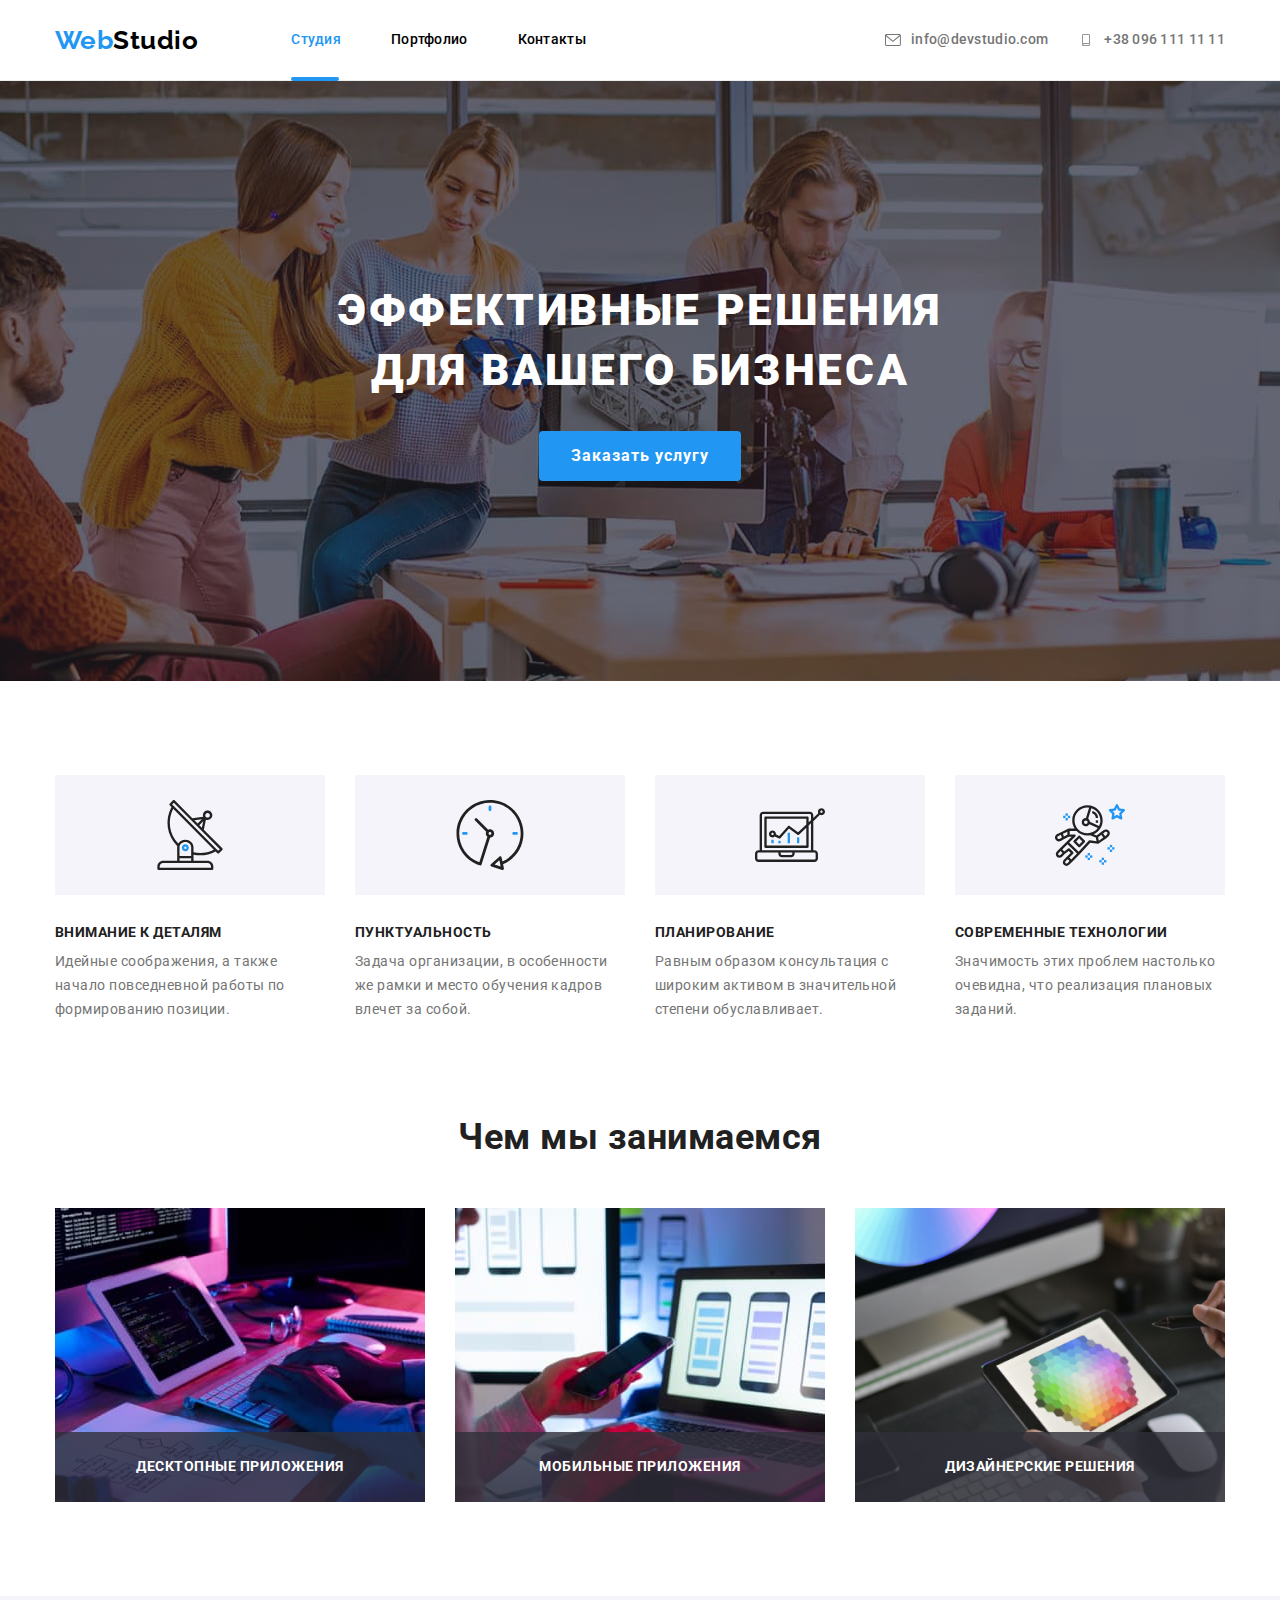
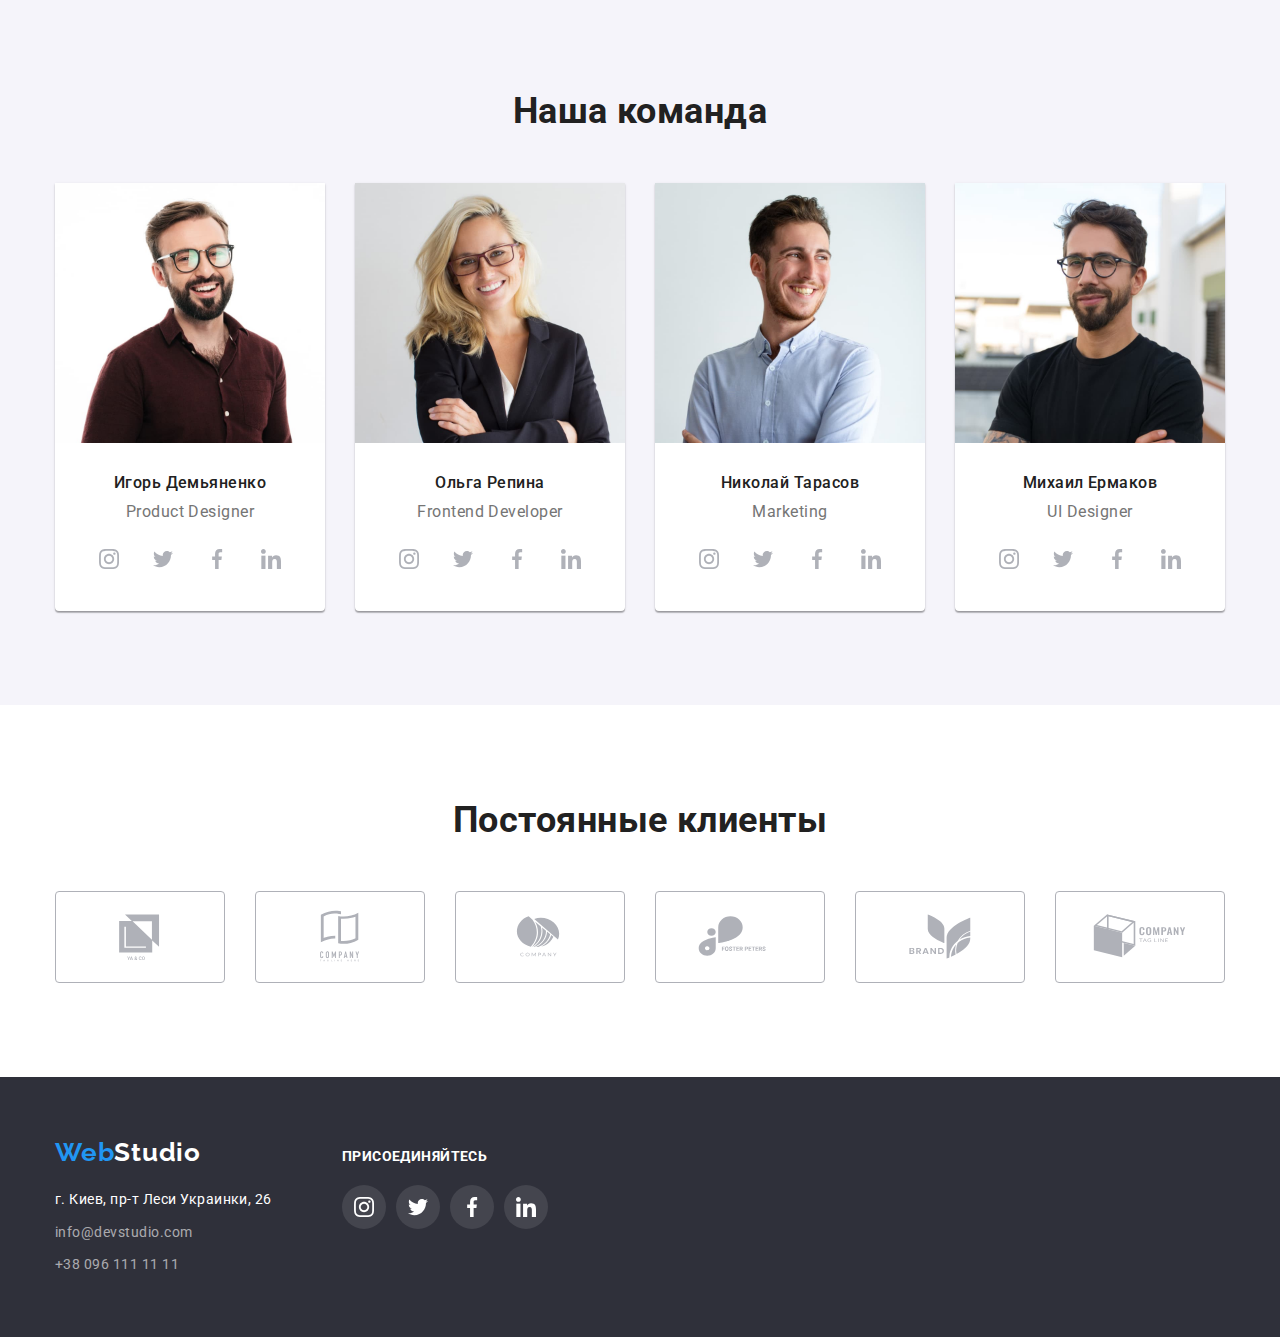
==== index.html @ 011ab172 "5 repositoriy add" ====
<!DOCTYPE html>
<html lang="en">
<head>
    <meta charset="UTF-8">
    <meta http-equiv="X-UA-Compatible" content="IE=edge">
    <meta name="viewport" content="width=device-width, initial-scale=1.0">
    <title>Document</title>
    <link rel="preconnect" href="https://fonts.googleapis.com">
    <link rel="preconnect" href="https://fonts.gstatic.com" crossorigin>
    <link href="https://fonts.googleapis.com/css2?family=Raleway:wght@700&family=Roboto:wght@400;500;700;900&display=swap"
        rel="stylesheet">
   <link rel="stylesheet" href="https://cdnjs.cloudflare.com/ajax/libs/modern-normalize/1.1.0/modern-normalize.min.css"/>
   <link rel="stylesheet" href="./css/styles.css"/>
    <style>
        li {
            list-style-type: none;
        }
    </style></head>
<body>
    <!--Шапка-->
<header class="header">
    <div class="container div-header">
        <a href="./index.html" class="logo"> <span class="Web">Web</span>Studio </a>
    <nav class="header-nav">
    <ul class="list">
        <li class="list-li current"> <a href="./index.html">Студия</a></li>
        <li class="list-li"> <a href="./portfolio.html">Портфолио</a></li>
        <li class="list-li"> <a href="">Контакты</a></li>
    </ul>
    </nav>
        <ul class="contact-list">
        <li><a href="mailto:info@devstudio.com" class="contacts"><svg class="mail-icon" width="16" height="12">
            <use href="./images/icons.svg#icon-envelope"></use>
        </svg> info@devstudio.com </a> </li>
        <li><a href="tel:+380961111111" class="contacts"><svg class="mail-icon" width="16" height="12">
            <use href="./images/icons.svg#icon-smartphone"></use>
        </svg>+38 096 111 11 11</a></li>
        </ul>
        </div>
</header>

<!--КОНТЕНТ-->
<main>
    <!--Кнопка-->
    <section class="first">
        <div class="container">
        <h1 class="h1-first">Эффективные решения для вашего бизнеса</h1>
         <button type="button" class="button-first" data-modal-open>Заказать услугу</button>
        </div>
    </section>
    
<!-- Особенности -->
<section class="section">
    <div class="container">
    <h2 class="h2-hide">Особенности</h2> 
    <ul class="feature-list">
        <li class="list-item icon-antenna">
            <h3 class="title">Внимание к деталям</h3>
            <p class="text">Идейные соображения, а также начало повседневной работы по формированию позиции.</p></li>
        <li class="list-item icon-clock">
            <h3 class="title">Пунктуальность</h3>
            <p class="text">Задача организации, в особенности же рамки и место обучения кадров влечет за собой.</p></li>
        <li class="list-item icon-diagram">
            <h3 class="title">Планирование</h3>
            <p class="text">Равным образом консультация с широким активом в значительной степени обуславливает.</p>
            </li>
        <li class="list-item icon-astronaut">
            <h3 class="title">Современные технологии</h3>
            <p class="text">Значимость этих проблем настолько очевидна, что реализация плановых заданий.</p>
        </li>
    </ul>
    </div>
</section>

<!--Чем занимаемся-->
<section class="section work">
    <div class="container">
    <h2 class="section-title">Чем мы занимаемся</h2>
    <ul class="work-list">
        <li>
            <img src="./images/img1.jpg" alt="планшет_и_клавиатура" width="370" />
            <p class="work-description">Десктопные приложения</p>
        </li>
        <li> <img src="./images/box2.jpg" alt="ноутбук_и_смартфон" width="370">
            <p class="work-description">Мобильные приложения</p>
        </li>
        <li>
            <img src="./images/box3.jpg" alt=" планшет_с_рисунком" width="370">
            <p class="work-description">Дизайнерские решения</p>
        </li>
    </ul>
    </div>
</section>

<!--Команда-->
<section class="our-team section">
<div class="container">
    <h2 class="section-title">Наша команда</h2>
    <ul class="team-list">
        <li class="sect-li">
            <img src="./images/img-3.jpg" alt="Игорь" width="270">
        <div class="pictures">
            <h3 class="name">Игорь Демьяненко</h3>
            <p class="job-title">Product Designer</p>
           <ul class="team-soc-list">
            <li class="team-soc-item"><a href="" class="team-soc-link"> <svg class="team-soc-icon" width="20" height="20">
                <use href="./images/icons.svg#icon-instagram"></use>
            </svg> </a></li>
            <li class="team-soc-item"><a href="" class="team-soc-link"> <svg class="team-soc-icon" width="20" height="20">
                <use href="./images/icons.svg#icon-twitter"></use>
            </svg> </a></li>
            <li class="team-soc-item"><a href="" class="team-soc-link"><svg class="team-soc-icon" width="20" height="20">
                <use href="./images/icons.svg#icon-facebook"></use>
            </svg></a></li>
            <li class="team-soc-item"><a href="" class="team-soc-link"><svg class="team-soc-icon" width="20" height="20">
                <use href="./images/icons.svg#icon-linkedin"></use>
            </svg></a></li>
           </ul>
        </div>
        </li>
        <li class="sect-li"> <img src="./images/img-2.jpg" alt="Ольга" width="270">
            <div class="pictures">
            <h3 class="name">Ольга Репина</h3>
            <p class="job-title">Frontend Developer</p>
            <ul class="team-soc-list">
                <li class="team-soc-item">
                    <a href="" class="team-soc-link">
                        <svg class="team-soc-icon" width="20" height="20"> <use href="./images/icons.svg#icon-instagram"></use></svg>
                    </a>
                </li>
                <li class="team-soc-item">
                    <a href="" class="team-soc-link">
                        <svg class="team-soc-icon" width="20" height="20"> <use href="./images/icons.svg#icon-twitter"></use>
                        </svg>
                    </a>
                </li>
                <li class="team-soc-item">
                    <a href="" class="team-soc-link">
                        <svg class="team-soc-icon" width="20" height="20"> <use href="./images/icons.svg#icon-facebook"></use> </svg>
                    </a>
                </li>
                <li class="team-soc-item">
                    <a href="" class="team-soc-link">
                        <svg class="team-soc-icon" width="20" height="20"> <use href="./images/icons.svg#icon-linkedin"></use> </svg>
                    </a>
                </li>
            </ul>
            </div>
        </li>
        <li class="sect-li">
            <img src="./images/img-1.jpg" alt="Николай" width="270">
            <div class="pictures">
            <h3 class="name">Николай Тарасов</h3>
            <p class="job-title">Marketing</p>
            <ul class="team-soc-list">
                <li class="team-soc-item">
                    <a href="" class="team-soc-link">
                        <svg class="team-soc-icon" width="20" height="20">
                            <use href="./images/icons.svg#icon-instagram"></use>
                        </svg>
                    </a>
                </li>
                <li class="team-soc-item">
                    <a href="" class="team-soc-link">
                        <svg class="team-soc-icon" width="20" height="20">
                            <use href="./images/icons.svg#icon-twitter"></use>
                        </svg>
                    </a>
                </li>
                <li class="team-soc-item">
                    <a href="" class="team-soc-link">
                        <svg class="team-soc-icon" width="20" height="20">
                            <use href="./images/icons.svg#icon-facebook"></use>
                        </svg>
                    </a>
                </li>
                <li class="team-soc-item">
                    <a href="" class="team-soc-link">
                        <svg class="team-soc-icon" width="20" height="20">
                            <use href="./images/icons.svg#icon-linkedin"></use>
                        </svg>
                    </a>
                </li>
            </ul>
            </div>
        </li>
        <li class="sect-li"> 
            <img src="./images/img.jpg" alt="Михаил" width="270">
        <div class="pictures">
        <h3 class="name">Михаил Ермаков</h3>
        <p class="job-title">UI Designer</p>
        <ul class="team-soc-list">
            <li class="team-soc-item">
                <a href="" class="team-soc-link">
                    <svg class="team-soc-icon" width="20" height="20">
                        <use href="./images/icons.svg#icon-instagram"></use>
                    </svg>
                </a>
            </li>
            <li class="team-soc-item">
                <a href="" class="team-soc-link">
                    <svg class="team-soc-icon" width="20" height="20">
                        <use href="./images/icons.svg#icon-twitter"></use>
                    </svg>
                </a>
            </li>
            <li class="team-soc-item">
                <a href="" class="team-soc-link">
                    <svg class="team-soc-icon" width="20" height="20">
                        <use href="./images/icons.svg#icon-facebook"></use>
                    </svg>
                </a>
            </li>
            <li class="team-soc-item">
                <a href="" class="team-soc-link">
                    <svg class="team-soc-icon" width="20" height="20">
                        <use href="./images/icons.svg#icon-linkedin"></use>
                    </svg>
                </a>
            </li>
        </ul>
        </div>
    </li>
    </ul>
    </div>
</section>
<!-- Section customers -->
<section class="section">
    <div class="container">
        <h2 class="section-title">Постоянные клиенты</h2>
        <ul class="regular-customers">
            <li class="customers-li"> <a href="" class="customers-link"> <svg class="customers-icon" width="106" height=60>
                <use href="./images/icons.svg#ya-and-co"></use>
            </svg> </a></li>
            <li class="customers-li"> <a href="" class="customers-link"> <svg class="customers-icon" width="106" height=60>
                <use href="./images/icons.svg#company"></use>
            </svg></a></li>
            <li class="customers-li"> <a href="" class="customers-link"> <svg class="customers-icon" width="106" height=60>
                <use href="./images/icons.svg#fosters-peters"></use>
            </svg></a></li>
            <li class="customers-li"> <a href="" class="customers-link"> <svg class="customers-icon" width="106" height=60>
                <use href="./images/icons.svg#brand"></use>
            </svg></a></li>
            <li class="customers-li"> <a href="" class="customers-link"> <svg class="customers-icon" width="106" height=60>
                <use href="./images/icons.svg#tag-line"></use>
            </svg></a></li>
            <li class="customers-li"> <a href="" class="customers-link"> <svg class="customers-icon" width="106" height=60>
                <use href="./images/icons.svg#icon-logo-5"></use>
            </svg></a></li>
        </ul>
    </div>


</section>
</main>

<footer class="footer">
    <div class="container flex-footer">
        <div>
    <a href="./index.html" class="logo-footer"> <span class="Web">Web</span>Studio </a>
    <address class="address"><p>г. Киев, пр-т Леси Украинки, 26</p>
       
    <ul class="ul-list">
        <li> <a href="mailto:info@devstudio.com" class="link">info@devstudio.com</a></li>
        <li> <a href="tel:+380961111111" class="link">+38 096 111 11 11</a></li>
      </ul>
    </address>
    </div>
    <div class="join">
     <p>присоединяйтесь</p>
     <ul class="join-ul">
        <li class="join-li">
            <a href="" class="join-link">
                <svg class="join-icon" width="20" height="20">
                    <use href="./images/icons.svg#icon-instagram"></use>
                </svg>
            </a>
        </li>
        <li class="join-li">
            <a href="" class="join-link">
                <svg class="join-icon" width="20" height="20">
                    <use href="./images/icons.svg#icon-twitter"></use>
                </svg>
            </a>
        </li>
        <li class="join-li">
            <a href="" class="join-link">
                <svg class="join-icon" width="20" height="20">
                    <use href="./images/icons.svg#icon-facebook"></use>
                </svg>
            </a>
        </li>
        <li class="join-li">
            <a href="" class="join-link">
                <svg class="join-icon" width="20" height="20">
                    <use href="./images/icons.svg#icon-linkedin"></use>
                </svg>
            </a>
        </li>
     </ul>

    </div>
</div>
    </footer>
    <div class="backdrop is-hidden" data-modal>
        <div class="modal">
            <button class="button-close" data-modal-close> <svg width="18" height="18"> 
                <use href="./images/icons.svg#icon-close"></use>
            </svg>
        </button>
        </div>
    </div>
    <script src="./js/modal.js"></script>
</body>

</html>
---- css/styles.css ----
:root { 
    --colorPrimary: #212121;
    --colorSecondary: #2196F3;
    --colorTertiary: #757575;
    --colorLogoPrimary: #000000;
    --colorHero: #ffffff;
    --ColorFooterLink: rgba(255, 255, 255, 0.6);

    --bgColorPrimary: #FFFFFF;
    --bgColorSecondary:#2F303A;
    --bgcolorTertiary: #E5E5E5;
    --bgcolorquaternary: #F5F4FA;

    --btncolorPrimary:#FFFFFF;
    --btnbgColor:#2196F3;
    --btnbgColorHov: #188CE8;

    --transition: color 250ms cubic-bezier(0.4, 0, 0.2, 1);
}

body {
    font-family:'Roboto', sans-serif;
    color:var(--colorPrimary);
    background-color:var(--bgColorPrimary);
    letter-spacing: 0.03em;
}

h1,
h2,
h3,
p,
ul {
    margin: 0;
    padding: 0;
}

.container{ width: 1200px;
    margin-left: auto;
    margin-right: auto;
    padding-left: 15px;
    padding-right: 15px;}

.section {
    padding-top: 94px;
    padding-bottom: 94px;}

.logo {
    color:var(--colorLogoPrimary);
    text-decoration: none;
    font-family: 'Raleway';
    font-style: normal;
    font-weight: 700;
    font-size: 26px;
    line-height: 1.19;
}
.Web { color: var(--colorSecondary);
}
 /* Шапка */
.header-nav {
    margin-left: 93px;}

.div-header {
    display: flex;
    align-items: center;}

 .header {
     border-bottom: 1px solid #ececec;}

 .list, 
 .contact-list {font-weight: 500;
    font-size: 14px;
    line-height: 1.14;
    letter-spacing: 0.02em;
 }

.list {
    display: flex;}

.list-li:not(:last-child) {margin-right: 50px;}

.list a {
    color: var(--colorLogoPrimary);
    text-decoration: none;
    display: block;
    padding: 32px 0;
    transition: var(--transition);
    }
        
.list a:hover,
.list a:focus {
            color: var(--colorSecondary);
        }
    
.current> a{
            color: var(--colorSecondary);
        }

.current-portfolio> a{color: var(--colorSecondary);}

.list-li {
    position: relative;}

.current::after{
    content: '';
    display: inline-block;
    background: #2196F3;
    border-radius: 2px;
    opacity: 1;
    width: 48px;
    height: 4px;
    position: absolute;
    bottom: -1px;
}

.current-portfolio::after {
    content: '';
    display: inline-block;
    background: #2196F3;
    border-radius: 2px;
    opacity: 1;
    width: 78px;
    height: 4px;
    position: absolute;
    bottom: -1px;
    }



        /* Контактные адреса */

.contact-list{
     display: flex;
     margin-left: auto;
}


.contacts {color: var(--colorTertiary);
    text-decoration: none;
    transition: var(--transition);
    
}

.contact-list>li:not(:first-child) {margin-left: 30px;}

.contacts:hover,
.contacts:focus {color:var(--colorSecondary) 
} 

.mail-icon{margin-right: 10px;
    fill: currentColor;
    }

.contact-list a {
    display: flex;
    align-items: center;

}


/* Контент */

.first {background-color: var(--bgColorSecondary);
    padding: 200px 0px;
    text-align: center;
    margin: auto auto;
    background-image:linear-gradient(rgba(47, 48, 58, 0.4), 
    rgba(47, 48, 58, 0.4)), url(../images/hero.jpg);
    background-size:cover;
    background-repeat: no-repeat;
    background-position: center;
    max-width: 1600px;
    
}
.h1-first {color: var(--colorHero);
        font-weight: 900;
        font-size: 44px;
        line-height: 1.36;
        text-align: center;
        letter-spacing: 0.06em;
        text-transform: uppercase;
        max-width: 696px;
        margin: auto;
        margin-bottom: 30px;
}

.backdrop .is-hidden {
    opacity: 0;
    visibility: hidden;
    pointer-events: none;
}

.button-first  {color: var(--btncolorPrimary);
    background-color: var(--btnbgColor);
    border: none;
    font-weight: 700;
    font-size: 16px;
    line-height: 1.87;
    text-align: center;
    letter-spacing: 0.06em;
    cursor: pointer;

    /* transition: var(--colorTertiary); */

    transition-property: background-color;
    transition-duration: 250ms;
    transition-timing-function: cubic-bezier(0.4, 0, 0.2, 1);

    min-width: 200px;
    padding: 10px 32px;
    border-radius: 4px;
}
        

.button-first:hover,
.button-first:focus {background-color:var(--btnbgColorHov)}


/* < !-- Особенности --> */
.h2-hide {
    position: absolute;
    width: 1px;
    height: 1px;
    margin: -1px;
    border: 0;
    padding: 0;

    white-space: nowrap;
    clip-path: inset(100%);
    clip: rect(0 0 0 0);
    overflow: hidden;
}

.feature-list .text {
    color: var(--colorTertiary);
    font-size: 14px;
    line-height: 1.71;
    text-align: left;
}

.feature-list {
    display: flex;
    justify-content: space-evenly;
}

.feature-list li {
    width: 270px
}


.feature-list>li:not(:first-child) {
    margin-left: 30px;
}

.title {
    font-weight: 700;
    font-size: 14px;
    line-height: 1.14;
    text-transform: uppercase;
    margin-bottom: 10px;
}

.list-item::before {
    content: "";
    /* outline: 1px solid red; */
    background-color: var(--bgcolorquaternary);
    display: block;
    height: 120px;
    background-image: url(../images/antenna.svg);
    background-repeat: no-repeat;
    background-position: center;
    margin-bottom: 30px;
}

.icon-antenna::before {
    background-image: url(../images/antenna.svg);
}

.icon-clock::before {
    background-image: url(../images/clock.svg);
}

.icon-diagram::before {
    background-image: url(../images/diagram.svg);
}

.icon-astronaut::before {
    background-image: url(../images/astronaut.svg);
}

/* < !--Чем занимаемся--> */

.work {
    padding-top: 0px;
}

.section-title {font-weight: 700;
    font-size: 36px;
    line-height: 1.17;
    text-align: center;
    
    margin-bottom: 50px;
}

.work-list{
    display: flex;
    justify-content: space-between;
    
}


.work-list img{display: block;}

.work-list>li{
    list-style: none;
    display: inline-block;
    position: relative;
}

.work-description{
    position: absolute;
    bottom: 0;
    padding: 27px 0px;
    width: 100%;
    background-color: rgba(47, 48, 58, 0.8);
    font-weight: 700;
    font-size: 14px;
    line-height: 1.14;
    text-align: center;
    text-transform: uppercase;
    color: #ffffff;
}


                 /* < !--Команда--> */

 .our-team{
     background-color: var(--bgcolorquaternary);
    }


 .team-list .job-title{color: var(--colorTertiary);
        font-size: 16px;
        line-height: 1.19;
        text-align: center;
 }
 .team-list li {
     background-color: var(--bgColorPrimary);
 }

 .team-list{display: flex;
 /* justify-content: space-between; */
 }
 .team-list>li:not(:first-child) {
     margin-left: 30px;
 }
 

 .name{ 
     font-weight: 500;
    font-size: 16px;
    line-height: 1.19;
    text-align: center;
    margin-bottom: 10px;
}

.pictures{
    padding-top: 30px;
    padding-bottom: 30px;
}

.sect-li img {display: block ;}
.sect-li {background: var(--bgColorPrimary);
    box-shadow: 0px 1px 3px rgba(0, 0, 0, 0.12), 0px 1px 1px rgba(0, 0, 0, 0.14), 0px 2px 1px rgba(0, 0, 0, 0.2);
    border-radius: 0px 0px 4px 4px;
} 

.team-soc-list {
    display: flex;
    justify-content: center;
    }

.job-title{margin-bottom: 16px;}

.team-soc-item:not(:first-child){margin-left: 10px;}

.team-soc-link {
    width: 44px;
    height: 44px;
    border-radius: 50%;
    display: flex;
    align-items: center;
    justify-content: center;
    transition-property: background-color;
    transition-duration: 250ms;
    transition-timing-function:cubic-bezier(0.4, 0, 0.2, 1);
    }

.team-soc-icon{fill:#AFB1B8;
    transition-property: fill;
    transition-duration: 250ms;
    transition-timing-function: cubic-bezier(0.4, 0, 0.2, 1);

}

.team-soc-link:hover,
.team-soc-link:focus{background-color: var(--colorSecondary);
border-color:var(--colorSecondary);
}

.team-soc-link:hover .team-soc-icon,
.team-soc-link:focus .team-soc-icon {
    fill: var(--bgcolorquaternary);
}
/* < !-- Section customers --> */


.regular-customers{
display: flex;
align-items: center;
justify-content: center;
}

.customers-link{
    width: 170px;
    height: 92px;
    display: flex;
    align-items: center;
    justify-content: center;
    border: 1px solid #AFB1B8;
    border-radius: 4px;
    padding: 16px 32px;
    transition-property:border-color;
    transition-duration: 250ms;
    transition-timing-function: cubic-bezier(0.4, 0, 0.2, 1);
    outline: none;
}


.customers-li:not(:first-child) {margin-left: 30px;}

.customers-icon{fill:#AFB1B8;
transition-property: fill;
transition-duration: 250ms;
transition-timing-function: cubic-bezier(0.4, 0, 0.2, 1);}

.customers-link:hover,
.customers-link:focus{
    border-color: var(--btnbgColor);
}
/* background-color: var(--bgColorPrimary); */

.customers-link:hover .customers-icon,
.customers-link:focus .customers-icon {
    fill: var(--colorSecondary);
}



/* Footer */

.footer{color: var(--colorHero);
    background-color: var(--bgColorSecondary);
    padding: 60px 0px;
   }
   .logo-footer{
    color: var(--colorHero);
    text-decoration: none;
    font-family: 'Raleway';
    font-weight: 700;
    font-size: 26px;
    line-height: 1.19;
    letter-spacing: 0.03em;
    margin-bottom: 20px;
    display: block;
   }

   .footer .link{ color: var(--ColorFooterLink);
   text-decoration: none;

    transition-property: color;
    transition-duration: 250ms;
    transition-timing-function: cubic-bezier(0.4, 0, 0.2, 1);
}

.footer .link:hover,
.footer .link:focus {
    color: var(--colorSecondary);
    text-decoration: none;}

.address {
    font-style: normal;
    font-size: 14px;
    line-height: 1.71;
}

.address >p {margin-bottom:9px;
 }

.ul-list>li:not(:last-child) {
    margin-bottom: 9px;}

.flex-footer{display: flex;
align-items: baseline;}

/* .flex-footer div {
    width: 231px;} */

.join{margin-left: 70px;
    }


.join>p{font-family: 'Roboto';
    font-style: normal;
    font-weight: 700;
    font-size: 14px;
    line-height: 1.14;
    letter-spacing: 0.03em;
    text-transform: uppercase;
    margin-bottom: 20px;
}

.join-link{
    width: 44px;
    height: 44px;
    border-radius: 50%;
    background-color: rgba(255, 255, 255, 0.1);
    display: flex;
    align-items: center;
    justify-content: center;
    padding: 12px;
    transition-property: background-color;
    transition-duration: 250ms;
    transition-timing-function: cubic-bezier(0.4, 0, 0.2, 1);
}

        
.join-ul{
    display: flex;
    align-items: center;
    justify-content: center;
    }

.join-li:not(:first-child) {
    margin-left: 10px;
}


.join-icon{
    display: flex;
    align-items: center;
    justify-content: center;
     }

.join-icon{fill:var(--bgColorPrimary);
}

.join-link:hover,
.join-link:focus{background-color: var(--colorSecondary);
border-color:var(--colorSecondary);}

/* .join-li:hover .join-icon{background-color: #2196F3;} */


/* M O D A L */
.backdrop{
    position: fixed;
    top: 0;
    left:0;
    width: 100%;
    height: 100%;
    background-color: rgba(0, 0, 0, 0.2);
    transition-property: opacity, visibility;
    transition-duration: 250ms;
    transition-timing-function: cubic-bezier(0.4, 0, 0.2, 1);
}

.modal{
    position: absolute;
    top:50%;
    left: 50%;
    transform: translate(-50%,-50%) scale(1);
    min-height: 581px;
    min-width: 528px;
    border-radius: 4px;
    background-color: var(--bgColorPrimary);
    box-shadow: 0px 1px 3px rgba(0, 0, 0, 0.12), 0px 1px 1px rgba(0, 0, 0, 0.14), 0px 2px 1px rgba(0, 0, 0, 0.2);
    transition-property: opacity, visibility, transform;
    transition-duration: 250ms;
    transition-timing-function: cubic-bezier(0.4, 0, 0.2, 1);
    padding: 8px;
}

 .button-close{
    position: absolute;
    display: flex;
    justify-content: center;
    align-items: center;
    top: 8px;
    right: 8px;
    width: 30px;
    height: 30px;
    border-radius: 50%;
    border: 1px solid rgba(0, 0, 0, 0.1);
    background-color: transparent;
}

 .is-hidden{
    opacity: 0;
    visibility: hidden;
    pointer-events: none;
}

.backdrop .is-hidden .modal {
    visibility: hidden;
    opacity: 0;
    transform: translate(-50%, -50%) scale(0.9);
}






/* Портфолио */

.h1-hide {display: none;}

.button-categories{background-color: var(--bgcolorquaternary);
    display: block;
    border: none;
    font-weight: 500;
    font-size: 16px;
    line-height: 1.62;
    text-align: center;
    letter-spacing: 0.03em;
    cursor: pointer;

    padding: 6px 22px;
    border-radius: 4px;

    transition-property: color, background-color, box-shadow;
    transition-duration: 250ms;
    transition-timing-function: cubic-bezier(0.4, 0, 0.2, 1);
    }

.button-list {
    display: flex;
    justify-content: center;
    margin-bottom: 50px;
}


.button-categories:hover,
.button-categories:focus {
    color:var(--colorHero);
    background-color: var(--btnbgColor);
    box-shadow: 0px 3px 1px rgba(0, 0, 0, 0.1), 0px 1px 2px rgba(0, 0, 0, 0.08), 0px 2px 2px rgba(0, 0, 0, 0.12);
    }

.lists-li:not(:first-child) {
    margin-left: 8px;
}

    /* < !-- Портфолио Проэктов --> */


.button-categories{font-family: inherit;
color:var(--colorPrimary)
}

.list-projects{display: flex;
flex-wrap: wrap;
}

.project-li {
    position: relative;
}


.project-li>a:hover .card-text,
.project-li>a:focus .card-text{ transform: translateY(0);}


.projects-li>a:visited {
    color: inherit;}


.project-wrapper {
    position: relative;
    overflow: hidden;
}

/* .project-li>a {
    display: block;
    width: 100%;
height: 100%;} */

.card-text{
    position: absolute;
    top: 0;
    left: 0;
    font-family: 'Roboto';
    font-style: normal;
    font-weight: 400;
    font-size: 18px;
    line-height: 1.55;
    color: var(--bgColorPrimary);
    background-color: rgba(33, 150, 243, 0.9);
    padding: 63px 24px;
    height: 100%;
    transform: translateY(100%);
    
    transition-property: transform;
    transition-duration: 250ms;
    transition-timing-function: cubic-bezier(0.4, 0, 0.2, 1);

}

/* .text-picture{padding-top: 20px; */
.text-picture {padding: 20px 24px;
    padding-inline: 24px;
    border: 1px solid #eeeeee;
    border-bottom: 1px solid #eeeeee;
    
}


.list-projects>li:nth-last-child(-n + 3) {
    margin-bottom: 0px;
}

 .list-projects>li:nth-child(3n + 1) {
     margin-left: 0px;}


.list-projects>li>a {
    display: block;
    width: 100%;
    height: 100%;
}

.list-projects>li>a:hover,
.list-projects>li>a:focus {
    box-shadow: 0px 1px 1px rgba(0, 0, 0, 0.12), 0px 4px 4px rgba(0, 0, 0, 0.06),
        1px 4px 6px rgba(0, 0, 0, 0.16);
}

.list-projects img {display: block;
 }


    
.projects-title{color: var(--colorPrimary);
    font-weight: 700;
    font-size: 18px;
    line-height: 2;
    letter-spacing: 0.06em;
    margin-bottom: 4px; 
}

.projects-info{ color: var(--colorTertiary);
    font-weight: 400;
    font-size: 16px;
    line-height: 1.88;
    letter-spacing: 0.03em;
    }

 .list-projects a {
    text-decoration: none;
    transition-property: box-shadow;
    transition-duration: 250ms;
    transition-timing-function: cubic-bezier(0.4, 0, 0.2, 1);}


.list-projects>li {
    margin-bottom: 30px;
    margin-left: 30px;}


.list-projects>li>a:hover .list-projects>li>a:focus {
    border: 1px solid #EEEEEE;
    box-shadow: 0px 1px 1px rgba(0, 0, 0, 0.12), 0px 4px 4px rgba(0, 0, 0, 0.06), 1px 4px 6px rgba(0, 0, 0, 0.16);
}
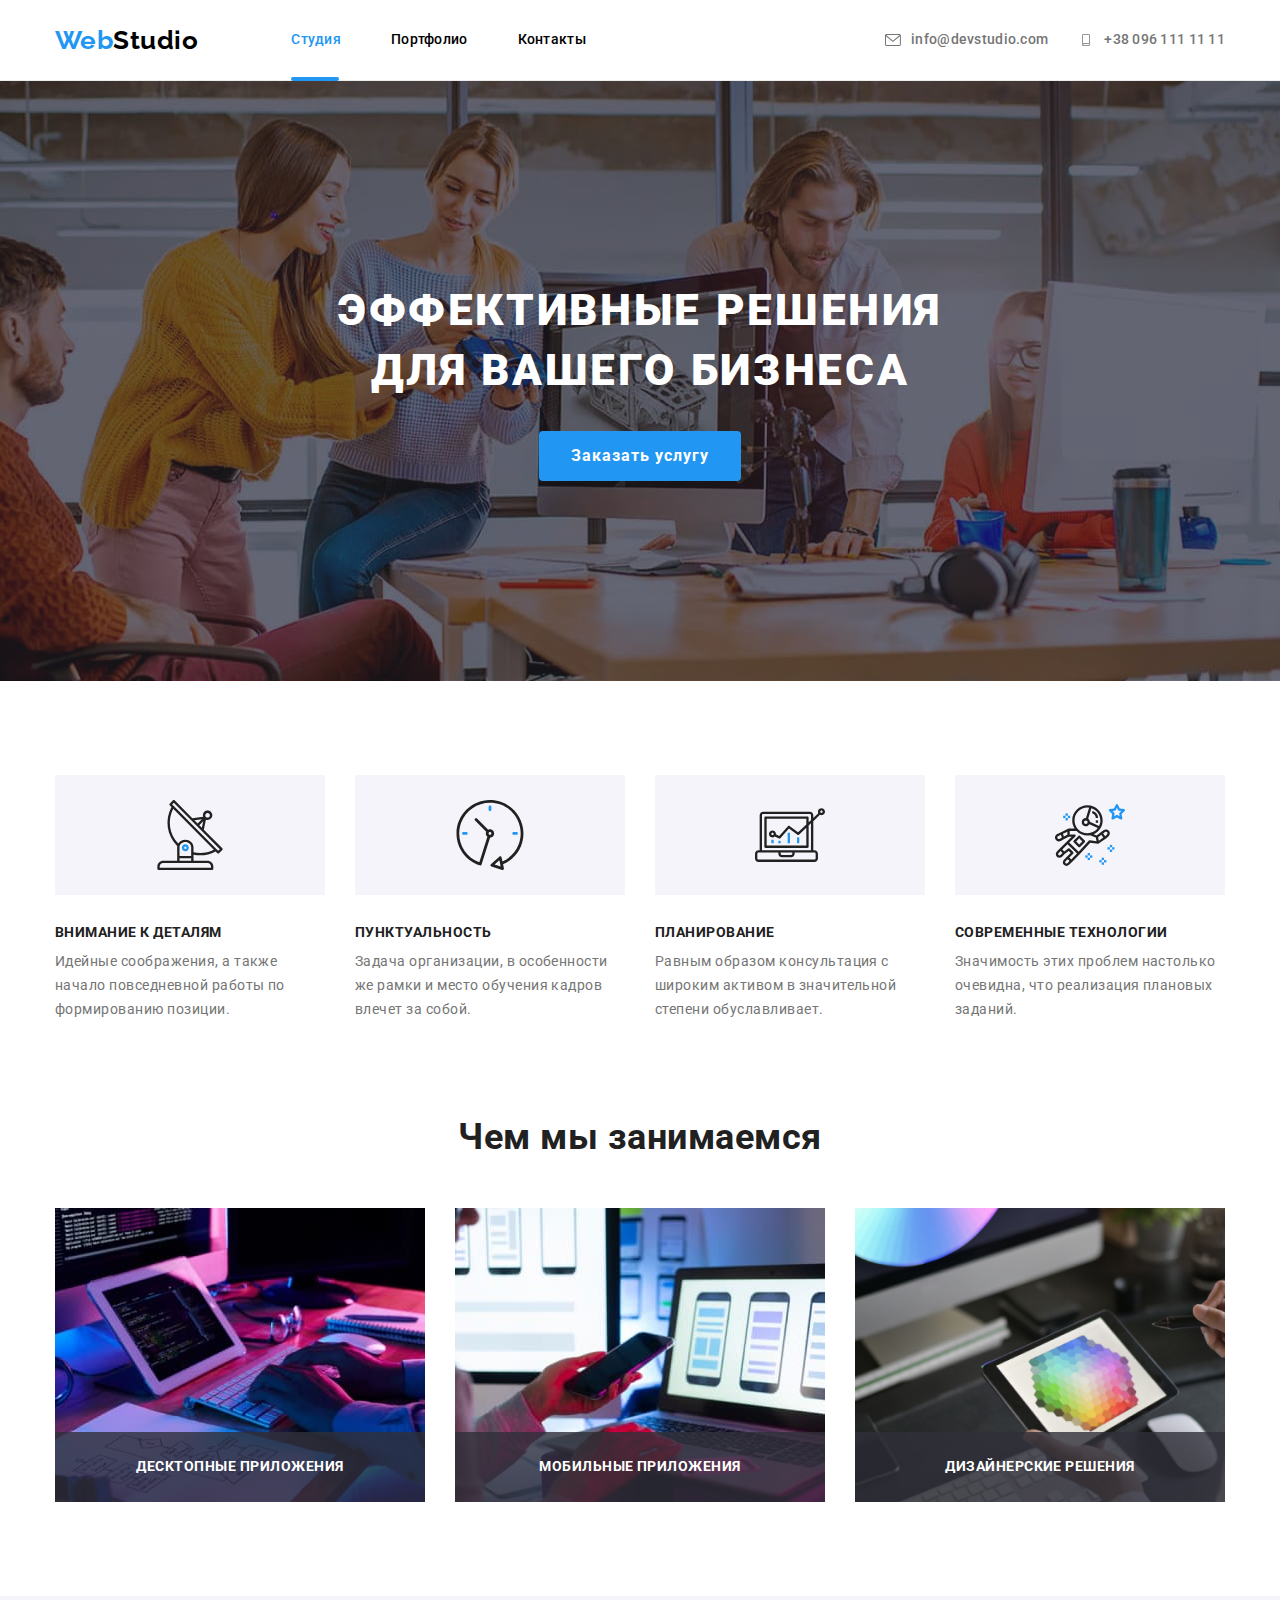
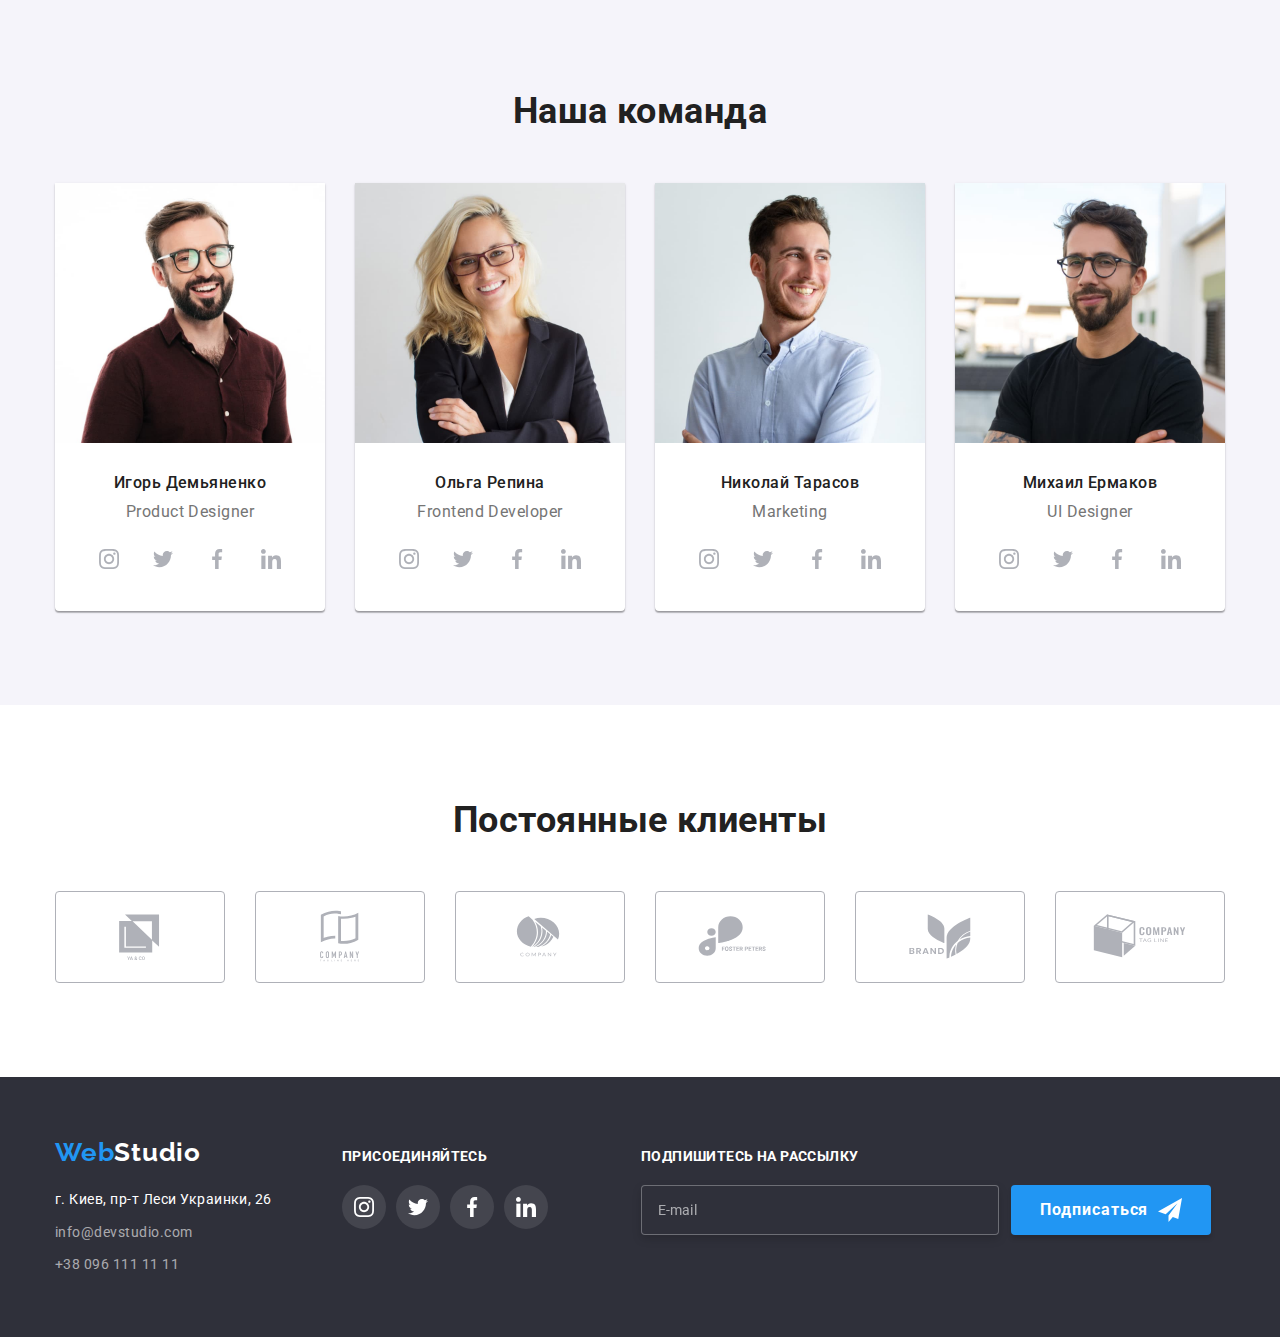
==== commit 6bfaded5: "dz6" ====
--- a/index.html
+++ b/index.html
@@ -1,316 +1,446 @@
 <!DOCTYPE html>
 <html lang="en">
-<head>
-    <meta charset="UTF-8">
-    <meta http-equiv="X-UA-Compatible" content="IE=edge">
-    <meta name="viewport" content="width=device-width, initial-scale=1.0">
+  <head>
+    <meta charset="UTF-8" />
+    <meta http-equiv="X-UA-Compatible" content="IE=edge" />
+    <meta name="viewport" content="width=device-width, initial-scale=1.0" />
     <title>Document</title>
-    <link rel="preconnect" href="https://fonts.googleapis.com">
-    <link rel="preconnect" href="https://fonts.gstatic.com" crossorigin>
-    <link href="https://fonts.googleapis.com/css2?family=Raleway:wght@700&family=Roboto:wght@400;500;700;900&display=swap"
-        rel="stylesheet">
-   <link rel="stylesheet" href="https://cdnjs.cloudflare.com/ajax/libs/modern-normalize/1.1.0/modern-normalize.min.css"/>
-   <link rel="stylesheet" href="./css/styles.css"/>
+    <link rel="preconnect" href="https://fonts.googleapis.com" />
+    <link rel="preconnect" href="https://fonts.gstatic.com" crossorigin />
+    <link
+      href="https://fonts.googleapis.com/css2?family=Raleway:wght@700&family=Roboto:wght@400;500;700;900&display=swap"
+      rel="stylesheet"
+    />
+    <link
+      rel="stylesheet"
+      href="https://cdnjs.cloudflare.com/ajax/libs/modern-normalize/1.1.0/modern-normalize.min.css"
+    />
+    <link rel="stylesheet" href="./css/styles.css" />
     <style>
-        li {
-            list-style-type: none;
-        }
-    </style></head>
-<body>
+      li {
+        list-style-type: none;
+      }
+    </style>
+  </head>
+  <body>
     <!--Шапка-->
-<header class="header">
-    <div class="container div-header">
+    <header class="header">
+      <div class="container div-header">
         <a href="./index.html" class="logo"> <span class="Web">Web</span>Studio </a>
-    <nav class="header-nav">
-    <ul class="list">
-        <li class="list-li current"> <a href="./index.html">Студия</a></li>
-        <li class="list-li"> <a href="./portfolio.html">Портфолио</a></li>
-        <li class="list-li"> <a href="">Контакты</a></li>
-    </ul>
-    </nav>
+        <nav class="header-nav">
+          <ul class="list">
+            <li class="list-li current"><a href="./index.html">Студия</a></li>
+            <li class="list-li"><a href="./portfolio.html">Портфолио</a></li>
+            <li class="list-li"><a href="">Контакты</a></li>
+          </ul>
+        </nav>
         <ul class="contact-list">
-        <li><a href="mailto:info@devstudio.com" class="contacts"><svg class="mail-icon" width="16" height="12">
-            <use href="./images/icons.svg#icon-envelope"></use>
-        </svg> info@devstudio.com </a> </li>
-        <li><a href="tel:+380961111111" class="contacts"><svg class="mail-icon" width="16" height="12">
-            <use href="./images/icons.svg#icon-smartphone"></use>
-        </svg>+38 096 111 11 11</a></li>
+          <li>
+            <a href="mailto:info@devstudio.com" class="contacts"
+              ><svg class="mail-icon" width="16" height="12">
+                <use href="./images/icons.svg#icon-envelope"></use>
+              </svg>
+              info@devstudio.com
+            </a>
+          </li>
+          <li>
+            <a href="tel:+380961111111" class="contacts"
+              ><svg class="mail-icon" width="16" height="12">
+                <use href="./images/icons.svg#icon-smartphone"></use></svg
+              >+38 096 111 11 11</a
+            >
+          </li>
         </ul>
-        </div>
-</header>
-
-<!--КОНТЕНТ-->
-<main>
-    <!--Кнопка-->
-    <section class="first">
+      </div>
+    </header>
+
+    <!--КОНТЕНТ-->
+    <main>
+      <!--Кнопка-->
+      <section class="first">
         <div class="container">
-        <h1 class="h1-first">Эффективные решения для вашего бизнеса</h1>
-         <button type="button" class="button-first" data-modal-open>Заказать услугу</button>
-        </div>
-    </section>
-    
-<!-- Особенности -->
-<section class="section">
-    <div class="container">
-    <h2 class="h2-hide">Особенности</h2> 
-    <ul class="feature-list">
-        <li class="list-item icon-antenna">
-            <h3 class="title">Внимание к деталям</h3>
-            <p class="text">Идейные соображения, а также начало повседневной работы по формированию позиции.</p></li>
-        <li class="list-item icon-clock">
-            <h3 class="title">Пунктуальность</h3>
-            <p class="text">Задача организации, в особенности же рамки и место обучения кадров влечет за собой.</p></li>
-        <li class="list-item icon-diagram">
-            <h3 class="title">Планирование</h3>
-            <p class="text">Равным образом консультация с широким активом в значительной степени обуславливает.</p>
-            </li>
-        <li class="list-item icon-astronaut">
-            <h3 class="title">Современные технологии</h3>
-            <p class="text">Значимость этих проблем настолько очевидна, что реализация плановых заданий.</p>
-        </li>
-    </ul>
-    </div>
-</section>
-
-<!--Чем занимаемся-->
-<section class="section work">
-    <div class="container">
-    <h2 class="section-title">Чем мы занимаемся</h2>
-    <ul class="work-list">
-        <li>
-            <img src="./images/img1.jpg" alt="планшет_и_клавиатура" width="370" />
-            <p class="work-description">Десктопные приложения</p>
-        </li>
-        <li> <img src="./images/box2.jpg" alt="ноутбук_и_смартфон" width="370">
-            <p class="work-description">Мобильные приложения</p>
-        </li>
-        <li>
-            <img src="./images/box3.jpg" alt=" планшет_с_рисунком" width="370">
-            <p class="work-description">Дизайнерские решения</p>
-        </li>
-    </ul>
-    </div>
-</section>
-
-<!--Команда-->
-<section class="our-team section">
-<div class="container">
-    <h2 class="section-title">Наша команда</h2>
-    <ul class="team-list">
-        <li class="sect-li">
-            <img src="./images/img-3.jpg" alt="Игорь" width="270">
-        <div class="pictures">
-            <h3 class="name">Игорь Демьяненко</h3>
-            <p class="job-title">Product Designer</p>
-           <ul class="team-soc-list">
-            <li class="team-soc-item"><a href="" class="team-soc-link"> <svg class="team-soc-icon" width="20" height="20">
-                <use href="./images/icons.svg#icon-instagram"></use>
-            </svg> </a></li>
-            <li class="team-soc-item"><a href="" class="team-soc-link"> <svg class="team-soc-icon" width="20" height="20">
-                <use href="./images/icons.svg#icon-twitter"></use>
-            </svg> </a></li>
-            <li class="team-soc-item"><a href="" class="team-soc-link"><svg class="team-soc-icon" width="20" height="20">
-                <use href="./images/icons.svg#icon-facebook"></use>
-            </svg></a></li>
-            <li class="team-soc-item"><a href="" class="team-soc-link"><svg class="team-soc-icon" width="20" height="20">
-                <use href="./images/icons.svg#icon-linkedin"></use>
-            </svg></a></li>
-           </ul>
-        </div>
-        </li>
-        <li class="sect-li"> <img src="./images/img-2.jpg" alt="Ольга" width="270">
-            <div class="pictures">
-            <h3 class="name">Ольга Репина</h3>
-            <p class="job-title">Frontend Developer</p>
-            <ul class="team-soc-list">
-                <li class="team-soc-item">
-                    <a href="" class="team-soc-link">
-                        <svg class="team-soc-icon" width="20" height="20"> <use href="./images/icons.svg#icon-instagram"></use></svg>
-                    </a>
-                </li>
-                <li class="team-soc-item">
-                    <a href="" class="team-soc-link">
-                        <svg class="team-soc-icon" width="20" height="20"> <use href="./images/icons.svg#icon-twitter"></use>
-                        </svg>
-                    </a>
-                </li>
-                <li class="team-soc-item">
-                    <a href="" class="team-soc-link">
-                        <svg class="team-soc-icon" width="20" height="20"> <use href="./images/icons.svg#icon-facebook"></use> </svg>
-                    </a>
-                </li>
-                <li class="team-soc-item">
-                    <a href="" class="team-soc-link">
-                        <svg class="team-soc-icon" width="20" height="20"> <use href="./images/icons.svg#icon-linkedin"></use> </svg>
-                    </a>
-                </li>
+          <h1 class="h1-first">Эффективные решения для вашего бизнеса</h1>
+          <button type="button" class="button-first" data-modal-open>Заказать услугу</button>
+        </div>
+      </section>
+
+      <!-- Особенности -->
+      <section class="section">
+        <div class="container">
+          <h2 class="h2-hide">Особенности</h2>
+          <ul class="feature-list">
+            <li class="list-item icon-antenna">
+              <h3 class="title">Внимание к деталям</h3>
+              <p class="text">
+                Идейные соображения, а также начало повседневной работы по формированию позиции.
+              </p>
+            </li>
+            <li class="list-item icon-clock">
+              <h3 class="title">Пунктуальность</h3>
+              <p class="text">
+                Задача организации, в особенности же рамки и место обучения кадров влечет за собой.
+              </p>
+            </li>
+            <li class="list-item icon-diagram">
+              <h3 class="title">Планирование</h3>
+              <p class="text">
+                Равным образом консультация с широким активом в значительной степени обуславливает.
+              </p>
+            </li>
+            <li class="list-item icon-astronaut">
+              <h3 class="title">Современные технологии</h3>
+              <p class="text">
+                Значимость этих проблем настолько очевидна, что реализация плановых заданий.
+              </p>
+            </li>
+          </ul>
+        </div>
+      </section>
+
+      <!--Чем занимаемся-->
+      <section class="section work">
+        <div class="container">
+          <h2 class="section-title">Чем мы занимаемся</h2>
+          <ul class="work-list">
+            <li>
+              <img src="./images/img1.jpg" alt="планшет_и_клавиатура" width="370" />
+              <p class="work-description">Десктопные приложения</p>
+            </li>
+            <li>
+              <img src="./images/box2.jpg" alt="ноутбук_и_смартфон" width="370" />
+              <p class="work-description">Мобильные приложения</p>
+            </li>
+            <li>
+              <img src="./images/box3.jpg" alt=" планшет_с_рисунком" width="370" />
+              <p class="work-description">Дизайнерские решения</p>
+            </li>
+          </ul>
+        </div>
+      </section>
+
+      <!--Команда-->
+      <section class="our-team section">
+        <div class="container">
+          <h2 class="section-title">Наша команда</h2>
+          <ul class="team-list">
+            <li class="sect-li">
+              <img src="./images/img-3.jpg" alt="Игорь" width="270" />
+              <div class="pictures">
+                <h3 class="name">Игорь Демьяненко</h3>
+                <p class="job-title">Product Designer</p>
+                <ul class="team-soc-list">
+                  <li class="team-soc-item">
+                    <a href="" class="team-soc-link">
+                      <svg class="team-soc-icon" width="20" height="20">
+                        <use href="./images/icons.svg#icon-instagram"></use>
+                      </svg>
+                    </a>
+                  </li>
+                  <li class="team-soc-item">
+                    <a href="" class="team-soc-link">
+                      <svg class="team-soc-icon" width="20" height="20">
+                        <use href="./images/icons.svg#icon-twitter"></use>
+                      </svg>
+                    </a>
+                  </li>
+                  <li class="team-soc-item">
+                    <a href="" class="team-soc-link"
+                      ><svg class="team-soc-icon" width="20" height="20">
+                        <use href="./images/icons.svg#icon-facebook"></use></svg
+                    ></a>
+                  </li>
+                  <li class="team-soc-item">
+                    <a href="" class="team-soc-link"
+                      ><svg class="team-soc-icon" width="20" height="20">
+                        <use href="./images/icons.svg#icon-linkedin"></use></svg
+                    ></a>
+                  </li>
+                </ul>
+              </div>
+            </li>
+            <li class="sect-li">
+              <img src="./images/img-2.jpg" alt="Ольга" width="270" />
+              <div class="pictures">
+                <h3 class="name">Ольга Репина</h3>
+                <p class="job-title">Frontend Developer</p>
+                <ul class="team-soc-list">
+                  <li class="team-soc-item">
+                    <a href="" class="team-soc-link">
+                      <svg class="team-soc-icon" width="20" height="20">
+                        <use href="./images/icons.svg#icon-instagram"></use>
+                      </svg>
+                    </a>
+                  </li>
+                  <li class="team-soc-item">
+                    <a href="" class="team-soc-link">
+                      <svg class="team-soc-icon" width="20" height="20">
+                        <use href="./images/icons.svg#icon-twitter"></use>
+                      </svg>
+                    </a>
+                  </li>
+                  <li class="team-soc-item">
+                    <a href="" class="team-soc-link">
+                      <svg class="team-soc-icon" width="20" height="20">
+                        <use href="./images/icons.svg#icon-facebook"></use>
+                      </svg>
+                    </a>
+                  </li>
+                  <li class="team-soc-item">
+                    <a href="" class="team-soc-link">
+                      <svg class="team-soc-icon" width="20" height="20">
+                        <use href="./images/icons.svg#icon-linkedin"></use>
+                      </svg>
+                    </a>
+                  </li>
+                </ul>
+              </div>
+            </li>
+            <li class="sect-li">
+              <img src="./images/img-1.jpg" alt="Николай" width="270" />
+              <div class="pictures">
+                <h3 class="name">Николай Тарасов</h3>
+                <p class="job-title">Marketing</p>
+                <ul class="team-soc-list">
+                  <li class="team-soc-item">
+                    <a href="" class="team-soc-link">
+                      <svg class="team-soc-icon" width="20" height="20">
+                        <use href="./images/icons.svg#icon-instagram"></use>
+                      </svg>
+                    </a>
+                  </li>
+                  <li class="team-soc-item">
+                    <a href="" class="team-soc-link">
+                      <svg class="team-soc-icon" width="20" height="20">
+                        <use href="./images/icons.svg#icon-twitter"></use>
+                      </svg>
+                    </a>
+                  </li>
+                  <li class="team-soc-item">
+                    <a href="" class="team-soc-link">
+                      <svg class="team-soc-icon" width="20" height="20">
+                        <use href="./images/icons.svg#icon-facebook"></use>
+                      </svg>
+                    </a>
+                  </li>
+                  <li class="team-soc-item">
+                    <a href="" class="team-soc-link">
+                      <svg class="team-soc-icon" width="20" height="20">
+                        <use href="./images/icons.svg#icon-linkedin"></use>
+                      </svg>
+                    </a>
+                  </li>
+                </ul>
+              </div>
+            </li>
+            <li class="sect-li">
+              <img src="./images/img.jpg" alt="Михаил" width="270" />
+              <div class="pictures">
+                <h3 class="name">Михаил Ермаков</h3>
+                <p class="job-title">UI Designer</p>
+                <ul class="team-soc-list">
+                  <li class="team-soc-item">
+                    <a href="" class="team-soc-link">
+                      <svg class="team-soc-icon" width="20" height="20">
+                        <use href="./images/icons.svg#icon-instagram"></use>
+                      </svg>
+                    </a>
+                  </li>
+                  <li class="team-soc-item">
+                    <a href="" class="team-soc-link">
+                      <svg class="team-soc-icon" width="20" height="20">
+                        <use href="./images/icons.svg#icon-twitter"></use>
+                      </svg>
+                    </a>
+                  </li>
+                  <li class="team-soc-item">
+                    <a href="" class="team-soc-link">
+                      <svg class="team-soc-icon" width="20" height="20">
+                        <use href="./images/icons.svg#icon-facebook"></use>
+                      </svg>
+                    </a>
+                  </li>
+                  <li class="team-soc-item">
+                    <a href="" class="team-soc-link">
+                      <svg class="team-soc-icon" width="20" height="20">
+                        <use href="./images/icons.svg#icon-linkedin"></use>
+                      </svg>
+                    </a>
+                  </li>
+                </ul>
+              </div>
+            </li>
+          </ul>
+        </div>
+      </section>
+      <!-- Section customers -->
+      <section class="section">
+        <div class="container">
+          <h2 class="section-title">Постоянные клиенты</h2>
+          <ul class="regular-customers">
+            <li class="customers-li">
+              <a href="" class="customers-link">
+                <svg class="customers-icon" width="106" height="60">
+                  <use href="./images/icons.svg#ya-and-co"></use>
+                </svg>
+              </a>
+            </li>
+            <li class="customers-li">
+              <a href="" class="customers-link">
+                <svg class="customers-icon" width="106" height="60">
+                  <use href="./images/icons.svg#company"></use></svg
+              ></a>
+            </li>
+            <li class="customers-li">
+              <a href="" class="customers-link">
+                <svg class="customers-icon" width="106" height="60">
+                  <use href="./images/icons.svg#fosters-peters"></use></svg
+              ></a>
+            </li>
+            <li class="customers-li">
+              <a href="" class="customers-link">
+                <svg class="customers-icon" width="106" height="60">
+                  <use href="./images/icons.svg#brand"></use></svg
+              ></a>
+            </li>
+            <li class="customers-li">
+              <a href="" class="customers-link">
+                <svg class="customers-icon" width="106" height="60">
+                  <use href="./images/icons.svg#tag-line"></use></svg
+              ></a>
+            </li>
+            <li class="customers-li">
+              <a href="" class="customers-link">
+                <svg class="customers-icon" width="106" height="60">
+                  <use href="./images/icons.svg#icon-logo-5"></use></svg
+              ></a>
+            </li>
+          </ul>
+        </div>
+      </section>
+    </main>
+    <!-- FOOTER -->
+    <footer class="footer">
+      <div class="container flex-footer">
+        <div>
+          <a href="./index.html" class="logo-footer"> <span class="Web">Web</span>Studio </a>
+          <address class="address">
+            <p>г. Киев, пр-т Леси Украинки, 26</p>
+
+            <ul class="ul-list">
+              <li><a href="mailto:info@devstudio.com" class="link">info@devstudio.com</a></li>
+              <li><a href="tel:+380961111111" class="link">+38 096 111 11 11</a></li>
             </ul>
-            </div>
-        </li>
-        <li class="sect-li">
-            <img src="./images/img-1.jpg" alt="Николай" width="270">
-            <div class="pictures">
-            <h3 class="name">Николай Тарасов</h3>
-            <p class="job-title">Marketing</p>
-            <ul class="team-soc-list">
-                <li class="team-soc-item">
-                    <a href="" class="team-soc-link">
-                        <svg class="team-soc-icon" width="20" height="20">
-                            <use href="./images/icons.svg#icon-instagram"></use>
-                        </svg>
-                    </a>
-                </li>
-                <li class="team-soc-item">
-                    <a href="" class="team-soc-link">
-                        <svg class="team-soc-icon" width="20" height="20">
-                            <use href="./images/icons.svg#icon-twitter"></use>
-                        </svg>
-                    </a>
-                </li>
-                <li class="team-soc-item">
-                    <a href="" class="team-soc-link">
-                        <svg class="team-soc-icon" width="20" height="20">
-                            <use href="./images/icons.svg#icon-facebook"></use>
-                        </svg>
-                    </a>
-                </li>
-                <li class="team-soc-item">
-                    <a href="" class="team-soc-link">
-                        <svg class="team-soc-icon" width="20" height="20">
-                            <use href="./images/icons.svg#icon-linkedin"></use>
-                        </svg>
-                    </a>
-                </li>
-            </ul>
-            </div>
-        </li>
-        <li class="sect-li"> 
-            <img src="./images/img.jpg" alt="Михаил" width="270">
-        <div class="pictures">
-        <h3 class="name">Михаил Ермаков</h3>
-        <p class="job-title">UI Designer</p>
-        <ul class="team-soc-list">
-            <li class="team-soc-item">
-                <a href="" class="team-soc-link">
-                    <svg class="team-soc-icon" width="20" height="20">
-                        <use href="./images/icons.svg#icon-instagram"></use>
-                    </svg>
-                </a>
-            </li>
-            <li class="team-soc-item">
-                <a href="" class="team-soc-link">
-                    <svg class="team-soc-icon" width="20" height="20">
-                        <use href="./images/icons.svg#icon-twitter"></use>
-                    </svg>
-                </a>
-            </li>
-            <li class="team-soc-item">
-                <a href="" class="team-soc-link">
-                    <svg class="team-soc-icon" width="20" height="20">
-                        <use href="./images/icons.svg#icon-facebook"></use>
-                    </svg>
-                </a>
-            </li>
-            <li class="team-soc-item">
-                <a href="" class="team-soc-link">
-                    <svg class="team-soc-icon" width="20" height="20">
-                        <use href="./images/icons.svg#icon-linkedin"></use>
-                    </svg>
-                </a>
-            </li>
-        </ul>
-        </div>
-    </li>
-    </ul>
-    </div>
-</section>
-<!-- Section customers -->
-<section class="section">
-    <div class="container">
-        <h2 class="section-title">Постоянные клиенты</h2>
-        <ul class="regular-customers">
-            <li class="customers-li"> <a href="" class="customers-link"> <svg class="customers-icon" width="106" height=60>
-                <use href="./images/icons.svg#ya-and-co"></use>
-            </svg> </a></li>
-            <li class="customers-li"> <a href="" class="customers-link"> <svg class="customers-icon" width="106" height=60>
-                <use href="./images/icons.svg#company"></use>
-            </svg></a></li>
-            <li class="customers-li"> <a href="" class="customers-link"> <svg class="customers-icon" width="106" height=60>
-                <use href="./images/icons.svg#fosters-peters"></use>
-            </svg></a></li>
-            <li class="customers-li"> <a href="" class="customers-link"> <svg class="customers-icon" width="106" height=60>
-                <use href="./images/icons.svg#brand"></use>
-            </svg></a></li>
-            <li class="customers-li"> <a href="" class="customers-link"> <svg class="customers-icon" width="106" height=60>
-                <use href="./images/icons.svg#tag-line"></use>
-            </svg></a></li>
-            <li class="customers-li"> <a href="" class="customers-link"> <svg class="customers-icon" width="106" height=60>
-                <use href="./images/icons.svg#icon-logo-5"></use>
-            </svg></a></li>
-        </ul>
-    </div>
-
-
-</section>
-</main>
-
-<footer class="footer">
-    <div class="container flex-footer">
-        <div>
-    <a href="./index.html" class="logo-footer"> <span class="Web">Web</span>Studio </a>
-    <address class="address"><p>г. Киев, пр-т Леси Украинки, 26</p>
-       
-    <ul class="ul-list">
-        <li> <a href="mailto:info@devstudio.com" class="link">info@devstudio.com</a></li>
-        <li> <a href="tel:+380961111111" class="link">+38 096 111 11 11</a></li>
-      </ul>
-    </address>
-    </div>
-    <div class="join">
-     <p>присоединяйтесь</p>
-     <ul class="join-ul">
-        <li class="join-li">
-            <a href="" class="join-link">
+          </address>
+        </div>
+        <div class="join">
+          <p>присоединяйтесь</p>
+          <ul class="join-ul">
+            <li class="join-li">
+              <a href="" class="join-link">
                 <svg class="join-icon" width="20" height="20">
-                    <use href="./images/icons.svg#icon-instagram"></use>
+                  <use href="./images/icons.svg#icon-instagram"></use>
                 </svg>
-            </a>
-        </li>
-        <li class="join-li">
-            <a href="" class="join-link">
+              </a>
+            </li>
+            <li class="join-li">
+              <a href="" class="join-link">
                 <svg class="join-icon" width="20" height="20">
-                    <use href="./images/icons.svg#icon-twitter"></use>
+                  <use href="./images/icons.svg#icon-twitter"></use>
                 </svg>
-            </a>
-        </li>
-        <li class="join-li">
-            <a href="" class="join-link">
+              </a>
+            </li>
+            <li class="join-li">
+              <a href="" class="join-link">
                 <svg class="join-icon" width="20" height="20">
-                    <use href="./images/icons.svg#icon-facebook"></use>
+                  <use href="./images/icons.svg#icon-facebook"></use>
                 </svg>
-            </a>
-        </li>
-        <li class="join-li">
-            <a href="" class="join-link">
+              </a>
+            </li>
+              <li class="join-li">
+              <a href="" class="join-link">
                 <svg class="join-icon" width="20" height="20">
-                    <use href="./images/icons.svg#icon-linkedin"></use>
+                  <use href="./images/icons.svg#icon-linkedin"></use>
                 </svg>
-            </a>
-        </li>
-     </ul>
-
-    </div>
-</div>
+              </a>
+            </li>
+          </ul>
+        </div>
+        <div class="footer-form-part">
+          <form class="footer-form">
+            <label class="footer-label" for="mail">Подпишитесь на рассылку</label>
+            <div class="footer-email-wrapper">
+            <input class="footer-input" type="email" name="mail" id="email" placeholder="E-mail">
+            <button class="btn-footer" type="submit">Подписаться  <svg class="footer-icon-btn" width="24" height="24">
+              <use href="./images/icons.svg#icon-send"></use>
+            </svg></button>
+          </div>
+          </form>
+        </div>
+
+
+      </div>
     </footer>
+
+
+    <!-- Modal -->
     <div class="backdrop is-hidden" data-modal>
-        <div class="modal">
-            <button class="button-close" data-modal-close> <svg width="18" height="18"> 
-                <use href="./images/icons.svg#icon-close"></use>
+      <div class="modal">
+        <button class="button-close" data-modal-close>
+          <svg class="button-close-svg" width="18" height="18">
+            <use href="./images/icons.svg#icon-close"></use>
+          </svg>
+        </button>
+        <h2 class="h2-form">Оставьте свои данные, мы вам перезвоним</h2>
+        <form>
+          <label class="form-label" for="name">Имя</label>
+          <div class="input-wraper">
+            <input class="form-input" type="text" name="name" id="name" required />
+            <svg class="input-icon" width="18" height="18">
+              <use href="./images/icons.svg#icon-person"></use>
             </svg>
-        </button>
-        </div>
+          </div>
+
+          <label class="form-label" for="tel">Телефон</label>
+          <div class="input-wraper">
+            <input class="form-input" type="tel" name="tel" id="tel" required minlength="10" />
+            <svg class="input-icon" width="18" height="18">
+              <use href="./images/icons.svg#icon-phone"></use>
+            </svg>
+          </div>
+
+          <label class="form-label" for="email">Почта</label>
+          <div class="input-wraper">
+            <input class="form-input" type="email" name="email" id="email" required />
+            <svg class="input-icon" width="18" height="18">
+              <use href="./images/icons.svg#icon-email"></use>
+            </svg>
+          </div>
+
+          <div class="comment-wrapper">
+            <label class="form-label" for="form-comment">Комментарий</label>
+            <textarea
+              name="form-comment"
+              id="form-comment"
+              class="modal-comment"
+              rows="8"
+              placeholder="Введите текст"
+            ></textarea>
+          </div>
+                                             <!-- Checkbox -->
+          <div class="checkbox-wrapper">
+            <input class="form-checkbox" type="checkbox" name="form-checkbox" id="form-checkbox" />
+            <label class="checkbox-lable" for="form-checkbox">
+				<span> <svg class="check-icon" width="11" height="8">
+					<use href="./images/icons.svg#icon-check"></use>
+				</svg> </span>
+				Соглашаюсь с рассылкой и принимаю  <a href="" class="link-terms">   Условия договора</a></label>
+				
+          </div>
+         
+          <button class="form-button" type="submit">Отправить</button>
+        </form>
+      </div>
     </div>
     <script src="./js/modal.js"></script>
-</body>
-
-</html>+  </body>
+</html>
--- a/css/styles.css
+++ b/css/styles.css
@@ -560,6 +560,87 @@
 
 /* .join-li:hover .join-icon{background-color: #2196F3;} */
 
+.footer-form-part{margin-left: 93px;}
+
+.footer-form{
+    display: flex;
+    flex-direction: column;
+}
+
+.footer-label{
+    font-weight: 700;
+    font-size: 14px;
+    line-height: 1.14;
+    letter-spacing: 0.03em;
+    text-transform: uppercase;
+
+    color: var(--colorHero);
+    min-width: 219px;
+    height: 16px;
+
+    margin-bottom: 20px;
+}
+
+.footer-email-wrapper{
+    display: flex;
+}
+
+.footer-input{
+    border: 1px solid rgba(255, 255, 255, 0.3);
+    filter: drop-shadow(0px 4px 4px rgba(0, 0, 0, 0.15));
+    border-radius: 4px;
+    width: 358px;
+    padding: 15px 0px 15px 16px;
+    background-color: var(--bgColorSecondary);
+
+    color: var(--colorHero);
+    
+}
+
+.btn-footer{
+    font-weight: 700;
+    font-size: 16px;
+    line-height: 1.88;
+    display: flex;
+    align-items: center;
+    text-align: center;
+    letter-spacing: 0.06em;
+    color: var(--colorHero);
+    border: none;
+
+    display: flex;
+    align-items: center;
+    text-align: center;
+
+    min-width: 200px;
+    height: 50px;
+
+    margin-left: 12px;
+    padding: 10px 28px 10px 29px;
+
+    background: var(--btnbgColor);
+    box-shadow: 0px 4px 4px rgba(0, 0, 0, 0.15);
+    border-radius: 4px;
+
+}
+
+.footer-icon-btn{margin-left: 10px;
+    fill:var(--colorHero);}
+
+.footer-input::placeholder{
+    font-family: 'Roboto';
+    font-style: normal;
+    font-weight: 400;
+    font-size: 14px;
+    line-height: 1.16;
+    letter-spacing: 0.01em;
+    
+    color: rgba(255, 255, 255, 0.6);
+}
+
+
+
+
 
 /* M O D A L */
 .backdrop{
@@ -587,7 +668,7 @@
     transition-property: opacity, visibility, transform;
     transition-duration: 250ms;
     transition-timing-function: cubic-bezier(0.4, 0, 0.2, 1);
-    padding: 8px;
+    padding: 40px;
 }
 
  .button-close{
@@ -604,6 +685,13 @@
     background-color: transparent;
 }
 
+.button-close-svg {
+    transition: fill 250ms cubic-bezier(0.4, 0, 0.2, 1);
+}
+
+ .button-close:hover .button-close-svg
+ {fill: var(--colorSecondary);}
+
  .is-hidden{
     opacity: 0;
     visibility: hidden;
@@ -615,6 +703,228 @@
     opacity: 0;
     transform: translate(-50%, -50%) scale(0.9);
 }
+
+.h2-form{
+    font-weight: 700;
+    font-size: 20px;
+    line-height: 1.15;
+    text-align: center;
+    letter-spacing: 0.03em;
+    color: var(--colorPrimary);
+    display: block;
+    margin-bottom: 12px;
+
+}
+
+.form-input{
+    width: 100%;
+    height: 40px;
+    border: 1px solid rgba(33, 33, 33, 0.2);
+    border-radius: 4px;
+    
+    padding-left: 42px;
+    outline: none;
+    transition: border-color 250ms cubic-bezier(0.4, 0, 0.2, 1);
+    cursor: pointer;
+    
+}
+
+.form-input:focus{border: 1px solid var(--colorSecondary);
+    
+
+}
+
+.form-input:focus + .input-icon {fill: var(--colorSecondary);}
+
+
+
+.input-wraper{position: relative;
+    display: flex;
+    margin-bottom: 10px;}
+
+.input-icon{
+    position: absolute;
+    top: 50%;
+    left:12px;
+    transform: translateY(-50%);
+    color: var(--colorPrimary);
+    transition: fill 250ms cubic-bezier(0.4, 0, 0.2, 1);
+    
+}
+
+.form-label{
+    display: block;
+    font-family: 'Roboto';
+    font-style: normal;
+    font-weight: 400;
+    font-size: 12px;
+    line-height: 1.16;
+    letter-spacing: 0.01em;
+    color: var(--colorTertiary);
+
+    margin-bottom: 4px;
+    
+}
+
+
+.modal-comment{
+    width: 100%;
+    height: 120px;
+    border: 1px solid rgba(33, 33, 33, 0.2);
+    border-radius: 4px;
+    resize: none;
+    padding: 12px 16px;
+    outline: none;
+
+    transition: border-color 250ms cubic-bezier(0.4, 0, 0.2, 1);
+    margin-bottom: 20px;
+    cursor: pointer;
+}
+
+.modal-comment::placeholder{
+    font-family: 'Roboto';
+    font-style: normal;
+    font-weight: 400;
+    font-size: 14px;
+    line-height: 1.16;
+    letter-spacing: 0.01em;
+    
+    color: rgba(117, 117, 117, 0.5);
+    
+}
+
+.modal-comment:focus{
+    border: 1px solid var(--colorSecondary);
+
+}
+
+
+                 /* <!-- Checkbox --> */
+
+
+.checkbox-lable{
+    font-family: 'Roboto';
+    font-style: normal;
+    font-weight: 400;
+    font-size: 14px;
+    line-height: 1.71;
+    letter-spacing: 0.03em;
+    display: flex;
+    justify-content: center;
+    align-items: center;
+
+    color: var(--colorTertiary);
+    cursor: pointer;
+}
+.checkbox-lable span{
+    width: 16px;
+    height: 15px;
+    border: 2px solid var(--colorPrimary);
+    border-radius: 2px;
+    display: block;
+    display: flex;
+    align-items:center;
+    justify-content: center;
+    margin-right: 7px;
+
+}
+
+.check-icon{fill: transparent;
+}
+
+
+.checkbox-wrapper{
+    display: flex;
+    align-items: center;
+    justify-content: center;
+    position: relative;}
+
+
+    .form-checkbox{
+    position: absolute;
+    width: 1px;
+    height: 1px;
+    margin: -1px;
+    border: 0;
+    padding: 0;
+
+    white-space: nowrap;
+    clip-path: inset(100%);
+    clip: rect(0 0 0 0);
+    overflow: hidden;}
+
+
+
+.form-checkbox:checked + .checkbox-lable span{
+    background-color:var(--colorSecondary);
+    border: none;
+}
+
+
+.form-checkbox:checked + .checkbox-lable .check-icon{
+    fill: var(--bgColorPrimary);
+}
+
+.link-terms {margin-left: 3px;
+    color: var(--colorSecondary);
+    text-decoration: none;
+    background-image: linear-gradient(currentColor, currentColor);
+    background-position: 0% 90%;
+    background-repeat: no-repeat;
+    background-size: 100% 1px;
+
+}
+
+
+
+.form-button{
+    color: var(--btncolorPrimary);
+    font-weight: 700;
+    font-size: 16px;
+    line-height: 1.87;
+    display: flex;
+    align-items: center;
+    text-align: center;
+    letter-spacing: 0.06em;
+
+    background: var(--btnbgColor);
+    box-shadow: 0px 4px 4px rgba(0, 0, 0, 0.15);
+    border-radius: 4px;
+    border-color: transparent;
+    border: none;
+
+    min-width: 200px;
+    height: 50px;
+
+    padding: 10px 55px;
+    cursor: pointer;
+
+    margin-left: auto;
+    margin-right: auto;
+
+    margin-top: 30px;
+    
+    transition: background-color 250ms cubic-bezier(0.4, 0, 0.2, 1);
+}
+
+.form-button:hover,
+.form-button:focus {
+  background-color:var(--btnbgColorHov);
+}
+
+
+
+
+
+/* .form-checkbox{
+    -webkit-appearance: none;
+    -moz-appearance: none;
+     appearance: none;
+        
+} */
+
+
+
 
 
 
@@ -780,4 +1090,5 @@
 .list-projects>li>a:hover .list-projects>li>a:focus {
     border: 1px solid #EEEEEE;
     box-shadow: 0px 1px 1px rgba(0, 0, 0, 0.12), 0px 4px 4px rgba(0, 0, 0, 0.06), 1px 4px 6px rgba(0, 0, 0, 0.16);
-}+}
+
